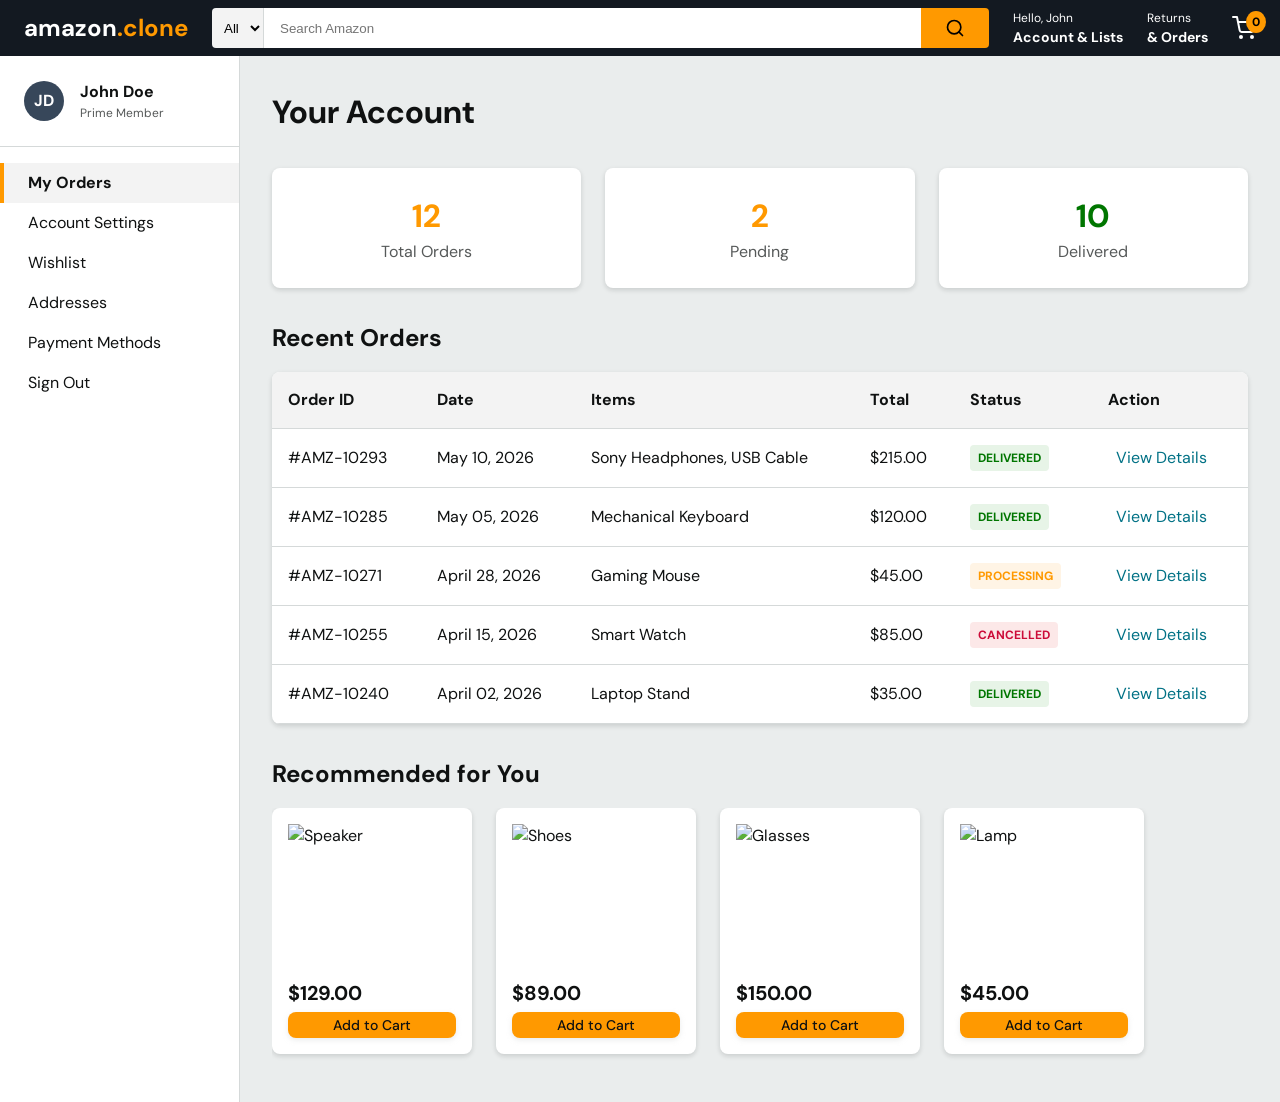
==== frontend/dashboard.html @ 41b13584 "login, homepage, dashboard done" ====
<!DOCTYPE html>
<html lang="en">
<head>
    <meta charset="UTF-8">
    <meta name="viewport" content="width=device-width, initial-scale=1.0">
    <title>Amazon Clone | User Dashboard</title>
    <link rel="stylesheet" href="css/style.css">
    <link href="https://fonts.googleapis.com/css2?family=DM+Sans:wght@400;500;700&display=swap" rel="stylesheet">
</head>
<body>
    <!-- Reuse Navbar -->
    <nav class="navbar-top">
        <a href="index.html" class="navbar-logo">amazon<span>.clone</span></a>
        
        <form class="navbar-search" id="search-form">
            <select class="search-select">
                <option>All</option>
            </select>
            <input type="text" class="search-input" placeholder="Search Amazon" id="search-query">
            <button type="submit" class="search-btn">
                <svg width="20" height="20" viewBox="0 0 24 24" fill="none" stroke="currentColor" stroke-width="2" stroke-linecap="round" stroke-linejoin="round"><circle cx="11" cy="11" r="8"></circle><line x1="21" y1="21" x2="16.65" y2="16.65"></line></svg>
            </button>
        </form>

        <div class="navbar-links">
            <a href="#" class="nav-link">
                <span class="line-1">Hello, John</span>
                <span class="line-2">Account & Lists</span>
            </a>
            <a href="dashboard.html" class="nav-link">
                <span class="line-1">Returns</span>
                <span class="line-2">& Orders</span>
            </a>
            <a href="cart.html" class="nav-link" style="position: relative;">
                <svg width="24" height="24" viewBox="0 0 24 24" fill="none" stroke="currentColor" stroke-width="2" stroke-linecap="round" stroke-linejoin="round"><circle cx="9" cy="21" r="1"></circle><circle cx="20" cy="21" r="1"></circle><path d="M1 1h4l2.68 13.39a2 2 0 0 0 2 1.61h9.72a2 2 0 0 0 2-1.61L23 6H6"></path></svg>
                <span id="cart-count" style="position: absolute; top: -5px; right: -10px; background: var(--color-primary); color: black; border-radius: 50%; padding: 2px 6px; font-size: 0.75rem; font-weight: bold;">0</span>
            </a>
        </div>
    </nav>

    <div class="dashboard-container">
        <!-- Sidebar -->
        <aside class="sidebar" id="dashboard-sidebar">
            <div class="sidebar-user">
                <div class="avatar">JD</div>
                <div>
                    <p style="font-weight: bold;">John Doe</p>
                    <p style="font-size: 0.75rem; color: var(--color-text-secondary);">Prime Member</p>
                </div>
            </div>
            <nav>
                <a href="#" class="sidebar-link sidebar-link--active" data-section="orders">My Orders</a>
                <a href="#" class="sidebar-link" data-section="account">Account Settings</a>
                <a href="#" class="sidebar-link" data-section="wishlist">Wishlist</a>
                <a href="#" class="sidebar-link" data-section="addresses">Addresses</a>
                <a href="#" class="sidebar-link" data-section="payment">Payment Methods</a>
                <a href="login.html" class="sidebar-link">Sign Out</a>
            </nav>
        </aside>

        <!-- Main Content -->
        <main class="dashboard-content">
            <h1 style="margin-bottom: var(--space-xl);">Your Account</h1>

            <!-- Stat Cards -->
            <section class="stat-cards">
                <div class="card" style="text-align: center;">
                    <p style="font-size: 2rem; font-weight: bold; color: var(--color-primary);">12</p>
                    <p style="color: var(--color-text-secondary);">Total Orders</p>
                </div>
                <div class="card" style="text-align: center;">
                    <p style="font-size: 2rem; font-weight: bold; color: var(--color-warning);">2</p>
                    <p style="color: var(--color-text-secondary);">Pending</p>
                </div>
                <div class="card" style="text-align: center;">
                    <p style="font-size: 2rem; font-weight: bold; color: var(--color-success);">10</p>
                    <p style="color: var(--color-text-secondary);">Delivered</p>
                </div>
            </section>

            <!-- Orders Table -->
            <section>
                <h2 style="margin-bottom: var(--space-md);">Recent Orders</h2>
                <div class="table-wrapper">
                    <table>
                        <thead>
                            <tr>
                                <th>Order ID</th>
                                <th>Date</th>
                                <th>Items</th>
                                <th>Total</th>
                                <th>Status</th>
                                <th>Action</th>
                            </tr>
                        </thead>
                        <tbody>
                            <tr>
                                <td>#AMZ-10293</td>
                                <td>May 10, 2026</td>
                                <td>Sony Headphones, USB Cable</td>
                                <td>$215.00</td>
                                <td><span class="badge badge--success">Delivered</span></td>
                                <td><a href="#" class="btn-ghost">View Details</a></td>
                            </tr>
                            <tr>
                                <td>#AMZ-10285</td>
                                <td>May 05, 2026</td>
                                <td>Mechanical Keyboard</td>
                                <td>$120.00</td>
                                <td><span class="badge badge--success">Delivered</span></td>
                                <td><a href="#" class="btn-ghost">View Details</a></td>
                            </tr>
                            <tr>
                                <td>#AMZ-10271</td>
                                <td>April 28, 2026</td>
                                <td>Gaming Mouse</td>
                                <td>$45.00</td>
                                <td><span class="badge badge--warning">Processing</span></td>
                                <td><a href="#" class="btn-ghost">View Details</a></td>
                            </tr>
                            <tr>
                                <td>#AMZ-10255</td>
                                <td>April 15, 2026</td>
                                <td>Smart Watch</td>
                                <td>$85.00</td>
                                <td><span class="badge badge--error">Cancelled</span></td>
                                <td><a href="#" class="btn-ghost">View Details</a></td>
                            </tr>
                            <tr>
                                <td>#AMZ-10240</td>
                                <td>April 02, 2026</td>
                                <td>Laptop Stand</td>
                                <td>$35.00</td>
                                <td><span class="badge badge--success">Delivered</span></td>
                                <td><a href="#" class="btn-ghost">View Details</a></td>
                            </tr>
                        </tbody>
                    </table>
                </div>
            </section>

            <!-- Recommended -->
            <section>
                <h2 style="margin-bottom: var(--space-md);">Recommended for You</h2>
                <div style="display: flex; gap: var(--space-lg); overflow-x: auto; padding-bottom: var(--space-md);">
                    <div class="product-card">
                        <img src="https://images.unsplash.com/photo-1546435770-a3e426bf472b?auto=format&fit=crop&q=80&w=200" alt="Speaker">
                        <span class="price">$129.00</span>
                        <button class="btn-primary" style="padding: var(--space-xs); font-size: 0.875rem;">Add to Cart</button>
                    </div>
                    <div class="product-card">
                        <img src="https://images.unsplash.com/photo-1525966222134-fcfa99b8ae77?auto=format&fit=crop&q=80&w=200" alt="Shoes">
                        <span class="price">$89.00</span>
                        <button class="btn-primary" style="padding: var(--space-xs); font-size: 0.875rem;">Add to Cart</button>
                    </div>
                    <div class="product-card">
                        <img src="https://images.unsplash.com/photo-1572635196237-14b3f281503f?auto=format&fit=crop&q=80&w=200" alt="Glasses">
                        <span class="price">$150.00</span>
                        <button class="btn-primary" style="padding: var(--space-xs); font-size: 0.875rem;">Add to Cart</button>
                    </div>
                    <div class="product-card">
                        <img src="https://images.unsplash.com/photo-1585333127302-d29217b07967?auto=format&fit=crop&q=80&w=200" alt="Lamp">
                        <span class="price">$45.00</span>
                        <button class="btn-primary" style="padding: var(--space-xs); font-size: 0.875rem;">Add to Cart</button>
                    </div>
                </div>
            </section>
        </main>
    </div>

    <!-- Mobile Sidebar Toggle -->
    <button id="sidebar-toggle" style="position: fixed; bottom: 20px; right: 20px; width: 50px; height: 50px; border-radius: 50%; background: var(--color-primary); color: white; display: none; align-items: center; justify-content: center; box-shadow: var(--shadow-dropdown); z-index: 100;">
        <svg width="24" height="24" viewBox="0 0 24 24" fill="none" stroke="currentColor" stroke-width="2" stroke-linecap="round" stroke-linejoin="round"><line x1="3" y1="12" x2="21" y2="12"></line><line x1="3" y1="6" x2="21" y2="6"></line><line x1="3" y1="18" x2="21" y2="18"></line></svg>
    </button>

    <script src="js/main.js"></script>
</body>
</html>
---- frontend/css/style.css ----
:root {
  /* Brand Colors */
  --color-primary: #FF9900;        /* Amazon orange — CTAs, highlights */
  --color-primary-dark: #e68a00;   /* Hover state for primary */
  --color-secondary: #131921;      /* Deep navy-black — navbar, footer */
  --color-secondary-light: #232F3E;/* Slightly lighter dark — cards, panels */
  --color-accent: #37475A;         /* Mid-dark — secondary nav, borders */

  /* Neutrals */
  --color-bg: #EAEDED;             /* Page background */
  --color-surface: #FFFFFF;        /* Cards, forms, panels */
  --color-border: #D5D9D9;         /* Dividers, input borders */

  /* Text */
  --color-text-primary: #0F1111;   /* Body text */
  --color-text-secondary: #565959; /* Labels, captions */
  --color-text-link: #007185;      /* Hyperlinks */
  --color-text-on-dark: #FFFFFF;   /* Text on dark backgrounds */
  --color-text-on-primary: #0F1111;/* Text on orange */

  /* Semantic */
  --color-success: #007600;
  --color-error: #CC0C39;
  --color-warning: #FF9900;
  --color-info: #007185;

  /* Typography */
  --font-primary: 'Amazon Ember', 'DM Sans', Arial, sans-serif;

  /* Spacing Scale */
  --space-xs: 4px;
  --space-sm: 8px;
  --space-md: 16px;
  --space-lg: 24px;
  --space-xl: 32px;
  --space-2xl: 48px;

  /* Radius */
  --radius-sm: 4px;
  --radius-md: 8px;
  --radius-lg: 12px;

  /* Shadows */
  --shadow-card: 0 2px 5px rgba(15,17,17,0.15);
  --shadow-dropdown: 0 4px 12px rgba(15,17,17,0.2);

  /* Transitions */
  --transition-fast: 150ms ease;
  --transition-base: 250ms ease;
}

/* Global Reset */
* {
  margin: 0;
  padding: 0;
  box-sizing: border-box;
}

body {
  font-family: var(--font-primary);
  background-color: var(--color-bg);
  color: var(--color-text-primary);
  line-height: 1.5;
  -webkit-font-smoothing: antialiased;
}

a {
  text-decoration: none;
  color: var(--color-text-link);
  transition: var(--transition-fast);
}

a:hover {
  color: #c45500;
  text-decoration: underline;
}

ul {
  list-style: none;
}

button {
  cursor: pointer;
  border: none;
  font-family: inherit;
  transition: var(--transition-fast);
}

/* Reusable Components */

.btn-primary {
  background-color: var(--color-primary);
  color: var(--color-text-on-primary);
  padding: var(--space-sm) var(--space-lg);
  border-radius: var(--radius-md);
  font-weight: 500;
  box-shadow: 0 2px 5px 0 rgba(213,217,217,.5);
}

.btn-primary:hover {
  background-color: var(--color-primary-dark);
}

.btn-secondary {
  background-color: var(--color-surface);
  color: var(--color-text-primary);
  border: 1px solid var(--color-border);
  padding: var(--space-sm) var(--space-lg);
  border-radius: var(--radius-md);
  box-shadow: 0 2px 5px 0 rgba(213,217,217,.5);
}

.btn-secondary:hover {
  background-color: #F7FAFA;
}

.btn-ghost {
  background: transparent;
  color: var(--color-text-link);
  padding: var(--space-xs) var(--space-sm);
}

.btn-ghost:hover {
  text-decoration: underline;
}

.card {
  background-color: var(--color-surface);
  border-radius: var(--radius-md);
  box-shadow: var(--shadow-card);
  padding: var(--space-lg);
}

.badge {
  display: inline-block;
  padding: var(--space-xs) var(--space-sm);
  border-radius: var(--radius-sm);
  font-size: 0.75rem;
  font-weight: bold;
  text-transform: uppercase;
}

.badge--success {
  background-color: #e7f4e7;
  color: var(--color-success);
}

.badge--error {
  background-color: #fce8e8;
  color: var(--color-error);
}

.badge--warning {
  background-color: #fff4e5;
  color: var(--color-warning);
}

/* Form Styles */
.form-group {
  margin-bottom: var(--space-md);
}

.form-group label {
  display: block;
  font-weight: bold;
  font-size: 0.875rem;
  margin-bottom: var(--space-xs);
}

.form-input {
  width: 100%;
  padding: var(--space-sm) var(--space-md);
  border: 1px solid var(--color-border);
  border-radius: var(--radius-sm);
  font-size: 1rem;
  transition: var(--transition-fast);
}

.form-input:focus {
  outline: none;
  border-color: var(--color-info);
  box-shadow: 0 0 0 3px rgba(0, 113, 133, 0.2);
}

.form-error {
  color: var(--color-error);
  font-size: 0.75rem;
  margin-top: var(--space-xs);
  display: none;
}

/* Navbar Styles */
.navbar-top {
  background-color: var(--color-secondary);
  color: var(--color-text-on-dark);
  padding: var(--space-sm) var(--space-lg);
  display: flex;
  align-items: center;
  gap: var(--space-lg);
}

.navbar-logo {
  font-size: 1.5rem;
  font-weight: bold;
  color: white;
}

.navbar-logo span {
  color: var(--color-primary);
}

.navbar-search {
  flex: 1;
  display: flex;
  height: 40px;
}

.search-select {
  background-color: #f3f3f3;
  border: none;
  border-radius: var(--radius-sm) 0 0 var(--radius-sm);
  padding: 0 var(--space-sm);
  border-right: 1px solid var(--color-border);
}

.search-input {
  flex: 1;
  border: none;
  padding: 0 var(--space-md);
}

.search-btn {
  background-color: var(--color-primary);
  border-radius: 0 var(--radius-sm) var(--radius-sm) 0;
  padding: 0 var(--space-lg);
  display: flex;
  align-items: center;
  justify-content: center;
}

.navbar-links {
  display: flex;
  gap: var(--space-lg);
  align-items: center;
}

.nav-link {
  color: white;
  display: flex;
  flex-direction: column;
}

.nav-link .line-1 {
  font-size: 0.75rem;
}

.nav-link .line-2 {
  font-size: 0.875rem;
  font-weight: bold;
}

.navbar-secondary {
  background-color: var(--color-accent);
  color: white;
  padding: var(--space-xs) var(--space-lg);
  display: flex;
  align-items: center;
  gap: var(--space-lg);
  font-size: 0.875rem;
}

.navbar-secondary a {
  color: white;
}

/* Hero Carousel */
.hero {
  position: relative;
  height: 600px;
  overflow: hidden;
  margin-bottom: -250px; /* Overlap with grid cards */
}

.hero-carousel {
  height: 100%;
  display: flex;
  transition: transform var(--transition-base);
}

.hero-slide {
  min-width: 100%;
  height: 100%;
  background-size: cover;
  background-position: center;
  position: relative;
}

.hero-content {
  position: absolute;
  top: 10%;
  left: 5%;
  color: white;
  max-width: 500px;
}

.hero-content h1 {
  font-size: 3rem;
  margin-bottom: var(--space-md);
  text-shadow: 0 2px 4px rgba(0,0,0,0.5);
}

.hero-controls {
  position: absolute;
  top: 50%;
  width: 100%;
  display: flex;
  justify-content: space-between;
  padding: 0 var(--space-lg);
  transform: translateY(-50%);
}

.carousel-btn {
  background: rgba(255,255,255,0.3);
  width: 45px;
  height: 45px;
  border-radius: 50%;
  display: flex;
  align-items: center;
  justify-content: center;
  font-size: 1.5rem;
  color: white;
}

.carousel-dots {
  position: absolute;
  bottom: 20%;
  left: 50%;
  transform: translateX(-50%);
  display: flex;
  gap: var(--space-sm);
}

.dot {
  width: 12px;
  height: 12px;
  border-radius: 50%;
  background: rgba(255,255,255,0.5);
  cursor: pointer;
}

.dot.active {
  background: white;
}

/* Category Grid */
.container {
  max-width: 1500px;
  margin: 0 auto;
  padding: 0 var(--space-lg);
  position: relative;
  z-index: 1;
}

.category-grid {
  display: grid;
  grid-template-columns: repeat(auto-fit, minmax(300px, 1fr));
  gap: var(--space-lg);
  margin-bottom: var(--space-2xl);
}

.category-card {
  background: var(--color-surface);
  padding: var(--space-lg);
  display: flex;
  flex-direction: column;
  box-shadow: var(--shadow-card);
}

.category-card img {
  width: 100%;
  height: 250px;
  object-fit: cover;
  margin-bottom: var(--space-md);
}

.category-card h2 {
  font-size: 1.25rem;
  margin-bottom: var(--space-sm);
}

/* Product Card */
.product-card {
  background: var(--color-surface);
  padding: var(--space-md);
  border-radius: var(--radius-md);
  box-shadow: var(--shadow-card);
  min-width: 200px;
  display: flex;
  flex-direction: column;
  gap: var(--space-xs);
}

.product-card img {
  width: 100%;
  height: 150px;
  object-fit: contain;
}

.product-card .price {
  font-size: 1.25rem;
  font-weight: bold;
}

.product-card .old-price {
  text-decoration: line-through;
  color: var(--color-text-secondary);
  font-size: 0.875rem;
}

/* Footer */
footer {
  margin-top: var(--space-2xl);
}

.back-to-top {
  background-color: var(--color-accent);
  color: white;
  text-align: center;
  padding: var(--space-md);
  width: 100%;
}

.footer-links {
  background-color: var(--color-secondary);
  color: white;
  padding: var(--space-2xl) var(--space-lg);
  display: grid;
  grid-template-columns: repeat(auto-fit, minmax(200px, 1fr));
  gap: var(--space-xl);
}

.footer-column h3 {
  margin-bottom: var(--space-md);
}

.footer-column a {
  color: #DDD;
  display: block;
  margin-bottom: var(--space-sm);
  font-size: 0.875rem;
}

.footer-bottom {
  background-color: #131A22;
  padding: var(--space-xl);
  text-align: center;
  color: #999;
  font-size: 0.75rem;
  border-top: 1px solid #3a4553;
}

/* Dashboard Sidebar */
.dashboard-container {
  display: flex;
  min-height: calc(100vh - 100px);
}

.sidebar {
  width: 240px;
  background: var(--color-surface);
  border-right: 1px solid var(--color-border);
  padding: var(--space-lg) 0;
}

.sidebar-user {
  padding: 0 var(--space-lg) var(--space-lg);
  border-bottom: 1px solid var(--color-border);
  margin-bottom: var(--space-md);
  display: flex;
  align-items: center;
  gap: var(--space-md);
}

.avatar {
  width: 40px;
  height: 40px;
  background: var(--color-accent);
  color: white;
  border-radius: 50%;
  display: flex;
  align-items: center;
  justify-content: center;
  font-weight: bold;
}

.sidebar-link {
  display: block;
  padding: var(--space-sm) var(--space-lg);
  color: var(--color-text-primary);
  border-left: 4px solid transparent;
}

.sidebar-link:hover {
  background: #f3f3f3;
  text-decoration: none;
}

.sidebar-link--active {
  border-left-color: var(--color-primary);
  background: #f3f3f3;
  font-weight: bold;
}

.dashboard-content {
  flex: 1;
  padding: var(--space-xl);
}

.stat-cards {
  display: grid;
  grid-template-columns: repeat(auto-fit, minmax(200px, 1fr));
  gap: var(--space-lg);
  margin-bottom: var(--space-xl);
}

/* Table Responsive */
.table-wrapper {
  overflow-x: auto;
  background: var(--color-surface);
  border-radius: var(--radius-md);
  box-shadow: var(--shadow-card);
  margin-bottom: var(--space-xl);
}

table {
  width: 100%;
  border-collapse: collapse;
}

th, td {
  padding: var(--space-md);
  text-align: left;
  border-bottom: 1px solid var(--color-border);
}

th {
  background: #f3f3f3;
  font-weight: bold;
}

/* Responsive Breakpoints */
@media (max-width: 1024px) {
  .hero { height: 400px; margin-bottom: -150px; }
  .hero-content h1 { font-size: 2rem; }
}

@media (max-width: 768px) {
  .navbar-top { flex-wrap: wrap; }
  .navbar-search { order: 3; width: 100%; margin-top: var(--space-sm); }
  .navbar-links { flex: 1; justify-content: flex-end; }
  
  .dashboard-container { flex-direction: column; }
  .sidebar { width: 100%; border-right: none; border-bottom: 1px solid var(--color-border); }
  
  .hero { height: 300px; margin-bottom: 0; }
  .hero-content { top: 50%; transform: translateY(-50%); }
}
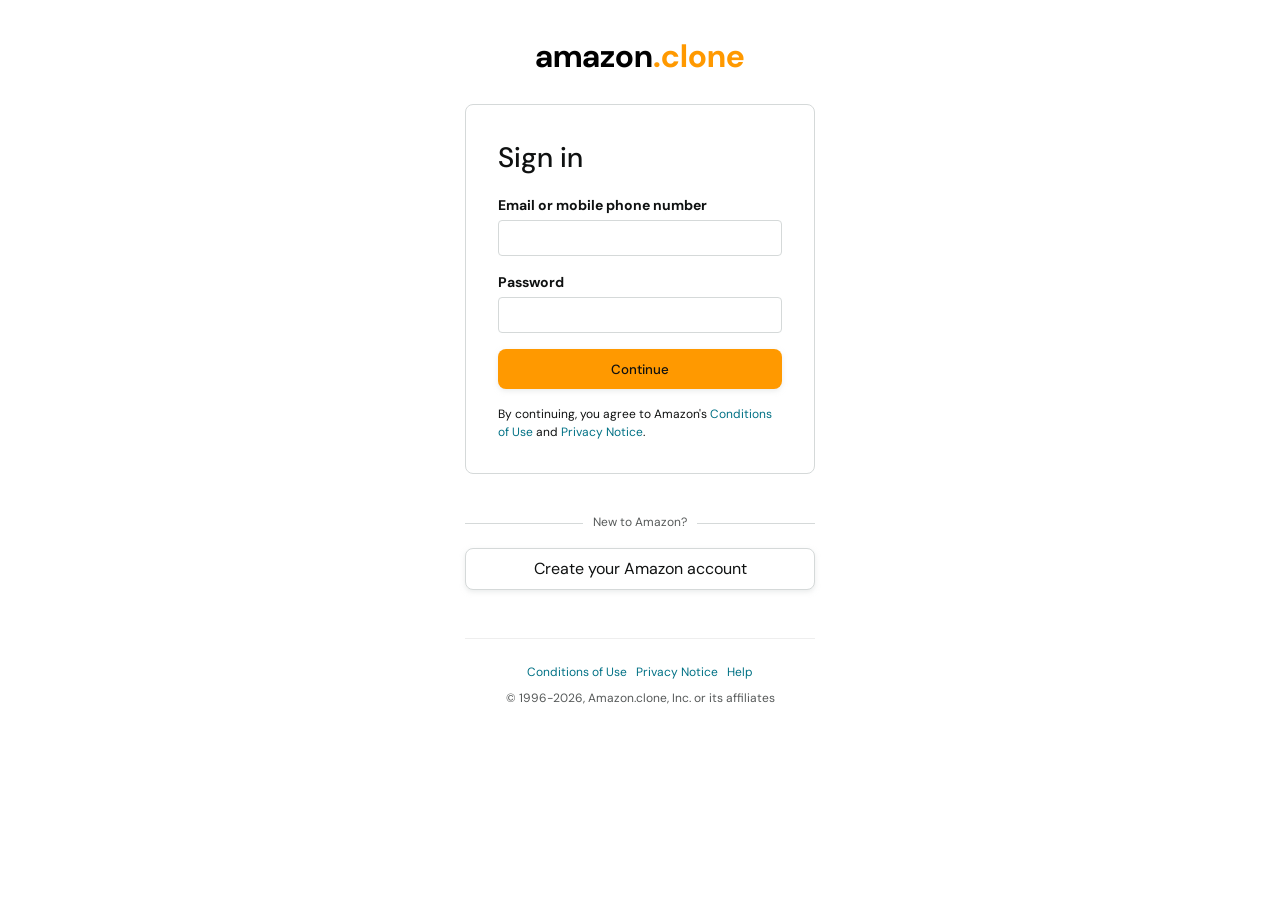
==== commit 986fe76b: "full frontend and backend done" ====
--- a/frontend/dashboard.html
+++ b/frontend/dashboard.html
@@ -8,13 +8,19 @@
     <link href="https://fonts.googleapis.com/css2?family=DM+Sans:wght@400;500;700&display=swap" rel="stylesheet">
 </head>
 <body>
-    <!-- Reuse Navbar -->
+    <!-- Top Utility Bar -->
     <nav class="navbar-top">
         <a href="index.html" class="navbar-logo">amazon<span>.clone</span></a>
         
         <form class="navbar-search" id="search-form">
-            <select class="search-select">
-                <option>All</option>
+            <select class="search-select" id="search-category-select">
+                <option value="all">All Departments</option>
+                <option value="electronics">Electronics</option>
+                <option value="fashion">Fashion</option>
+                <option value="smart-home">Smart Home</option>
+                <option value="home-decor">Home Decor</option>
+                <option value="kitchen">Kitchen</option>
+                <option value="books">Books</option>
             </select>
             <input type="text" class="search-input" placeholder="Search Amazon" id="search-query">
             <button type="submit" class="search-btn">
@@ -23,20 +29,44 @@
         </form>
 
         <div class="navbar-links">
-            <a href="#" class="nav-link">
+            <a href="login.html" class="nav-link" id="nav-account">
                 <span class="line-1">Hello, John</span>
                 <span class="line-2">Account & Lists</span>
             </a>
-            <a href="dashboard.html" class="nav-link">
+            <a href="dashboard.html" class="nav-link" id="nav-orders">
                 <span class="line-1">Returns</span>
                 <span class="line-2">& Orders</span>
             </a>
-            <a href="cart.html" class="nav-link" style="position: relative;">
+            <a href="cart.html" class="nav-link" id="nav-cart" style="position: relative;">
                 <svg width="24" height="24" viewBox="0 0 24 24" fill="none" stroke="currentColor" stroke-width="2" stroke-linecap="round" stroke-linejoin="round"><circle cx="9" cy="21" r="1"></circle><circle cx="20" cy="21" r="1"></circle><path d="M1 1h4l2.68 13.39a2 2 0 0 0 2 1.61h9.72a2 2 0 0 0 2-1.61L23 6H6"></path></svg>
-                <span id="cart-count" style="position: absolute; top: -5px; right: -10px; background: var(--color-primary); color: black; border-radius: 50%; padding: 2px 6px; font-size: 0.75rem; font-weight: bold;">0</span>
+                <span id="cart-count" class="cart-badge">0</span>
             </a>
         </div>
     </nav>
+
+    <!-- Secondary Nav Bar -->
+    <div class="navbar-secondary" style="position: relative;">
+        <a href="products.html" id="all-menu-toggle" style="display: flex; align-items: center; gap: 5px; font-weight: bold;">
+            <svg width="18" height="18" viewBox="0 0 24 24" fill="none" stroke="currentColor" stroke-width="2" stroke-linecap="round" stroke-linejoin="round"><line x1="3" y1="12" x2="21" y2="12"></line><line x1="3" y1="6" x2="21" y2="6"></line><line x1="3" y1="18" x2="21" y2="18"></line></svg>
+            All
+        </a>
+        <a href="products.html?filter=deals">Today's Deals</a>
+        <a href="#">Customer Service</a>
+        <a href="#">Registry</a>
+        <a href="#">Sell</a>
+        <div style="flex: 1;"></div>
+        <a href="#" style="font-weight: bold;">Shop deals in Electronics</a>
+
+        <!-- Departments Dropdown -->
+        <div class="departments-dropdown" id="departments-dropdown">
+            <a href="products.html?category=electronics">Electronics</a>
+            <a href="products.html?category=fashion">Fashion</a>
+            <a href="products.html?category=smart-home">Smart Home</a>
+            <a href="products.html?category=home-decor">Home Decor</a>
+            <a href="products.html?category=kitchen">Kitchen</a>
+            <a href="products.html?category=books">Books</a>
+        </div>
+    </div>
 
     <div class="dashboard-container">
         <!-- Sidebar -->
@@ -65,79 +95,83 @@
             <!-- Stat Cards -->
             <section class="stat-cards">
                 <div class="card" style="text-align: center;">
-                    <p style="font-size: 2rem; font-weight: bold; color: var(--color-primary);">12</p>
+                    <p id="stat-total-orders" style="font-size: 2rem; font-weight: bold; color: var(--color-primary);">0</p>
                     <p style="color: var(--color-text-secondary);">Total Orders</p>
                 </div>
                 <div class="card" style="text-align: center;">
-                    <p style="font-size: 2rem; font-weight: bold; color: var(--color-warning);">2</p>
+                    <p id="stat-pending-orders" style="font-size: 2rem; font-weight: bold; color: var(--color-warning);">0</p>
                     <p style="color: var(--color-text-secondary);">Pending</p>
                 </div>
                 <div class="card" style="text-align: center;">
-                    <p style="font-size: 2rem; font-weight: bold; color: var(--color-success);">10</p>
+                    <p id="stat-delivered-orders" style="font-size: 2rem; font-weight: bold; color: var(--color-success);">0</p>
                     <p style="color: var(--color-text-secondary);">Delivered</p>
                 </div>
             </section>
 
-            <!-- Orders Table -->
-            <section>
-                <h2 style="margin-bottom: var(--space-md);">Recent Orders</h2>
-                <div class="table-wrapper">
-                    <table>
-                        <thead>
-                            <tr>
-                                <th>Order ID</th>
-                                <th>Date</th>
-                                <th>Items</th>
-                                <th>Total</th>
-                                <th>Status</th>
-                                <th>Action</th>
-                            </tr>
-                        </thead>
-                        <tbody>
-                            <tr>
-                                <td>#AMZ-10293</td>
-                                <td>May 10, 2026</td>
-                                <td>Sony Headphones, USB Cable</td>
-                                <td>$215.00</td>
-                                <td><span class="badge badge--success">Delivered</span></td>
-                                <td><a href="#" class="btn-ghost">View Details</a></td>
-                            </tr>
-                            <tr>
-                                <td>#AMZ-10285</td>
-                                <td>May 05, 2026</td>
-                                <td>Mechanical Keyboard</td>
-                                <td>$120.00</td>
-                                <td><span class="badge badge--success">Delivered</span></td>
-                                <td><a href="#" class="btn-ghost">View Details</a></td>
-                            </tr>
-                            <tr>
-                                <td>#AMZ-10271</td>
-                                <td>April 28, 2026</td>
-                                <td>Gaming Mouse</td>
-                                <td>$45.00</td>
-                                <td><span class="badge badge--warning">Processing</span></td>
-                                <td><a href="#" class="btn-ghost">View Details</a></td>
-                            </tr>
-                            <tr>
-                                <td>#AMZ-10255</td>
-                                <td>April 15, 2026</td>
-                                <td>Smart Watch</td>
-                                <td>$85.00</td>
-                                <td><span class="badge badge--error">Cancelled</span></td>
-                                <td><a href="#" class="btn-ghost">View Details</a></td>
-                            </tr>
-                            <tr>
-                                <td>#AMZ-10240</td>
-                                <td>April 02, 2026</td>
-                                <td>Laptop Stand</td>
-                                <td>$35.00</td>
-                                <td><span class="badge badge--success">Delivered</span></td>
-                                <td><a href="#" class="btn-ghost">View Details</a></td>
-                            </tr>
-                        </tbody>
-                    </table>
-                </div>
-            </section>
+            <!-- Orders List Section -->
+            <div id="orders-list-section">
+                <section>
+                    <h2 style="margin-bottom: var(--space-md);">Recent Orders</h2>
+                    <div class="table-wrapper">
+                        <table>
+                            <thead>
+                                <tr>
+                                    <th>Order ID</th>
+                                    <th>Date</th>
+                                    <th>Items</th>
+                                    <th>Total</th>
+                                    <th>Status</th>
+                                    <th>Action</th>
+                                </tr>
+                            </thead>
+                            <tbody id="orders-table-body">
+                                <!-- Dynamically populated via JS -->
+                            </tbody>
+                        </table>
+                    </div>
+                </section>
+            </div>
+
+            <!-- Order Details Section (Hidden by Default) -->
+            <div id="order-details-section" style="display: none; margin-bottom: var(--space-xl);">
+                <button id="back-to-orders-btn" class="btn-secondary" style="margin-bottom: var(--space-md); cursor: pointer; padding: var(--space-xs) var(--space-md); display: inline-flex; align-items: center; gap: var(--space-xs); font-size: 0.875rem;">
+                    &larr; Back to Orders
+                </button>
+                <div class="card">
+                    <h2 id="detail-order-number" style="margin-bottom: var(--space-md); font-size: 1.5rem;">ORDER #1001</h2>
+                    <div style="display: grid; grid-template-columns: 1fr 1fr; gap: var(--space-lg); margin-bottom: var(--space-md); border-bottom: 1px solid var(--color-border); padding-bottom: var(--space-md);">
+                        <div>
+                            <p style="margin-bottom: var(--space-xs);"><strong>Order Date:</strong> <span id="detail-order-date">May 5, 2024</span></p>
+                            <p><strong>Status:</strong> <span id="detail-order-status">Delivered</span></p>
+                        </div>
+                        <div>
+                            <p><strong>Shipping Address:</strong></p>
+                            <p id="detail-shipping-address" style="color: var(--color-text-secondary); margin-top: var(--space-xs); line-height: 1.4; white-space: pre-line;"></p>
+                        </div>
+                    </div>
+                    
+                    <h3 style="margin-bottom: var(--space-sm); font-size: 1.15rem;">Ordered Items</h3>
+                    <div class="table-wrapper" style="margin-bottom: var(--space-md);">
+                        <table style="width: 100%;">
+                            <thead>
+                                <tr style="background: #f3f3f3;">
+                                    <th style="padding: var(--space-sm); border-bottom: 1px solid var(--color-border);">Item</th>
+                                    <th style="padding: var(--space-sm); border-bottom: 1px solid var(--color-border); text-align: center;">Qty</th>
+                                    <th style="padding: var(--space-sm); border-bottom: 1px solid var(--color-border); text-align: right;">Price</th>
+                                    <th style="padding: var(--space-sm); border-bottom: 1px solid var(--color-border); text-align: right;">Total</th>
+                                </tr>
+                            </thead>
+                            <tbody id="detail-order-items-tbody">
+                                <!-- Dynamically populated via JS -->
+                            </tbody>
+                        </table>
+                    </div>
+                    
+                    <div style="text-align: right; font-size: 1.25rem; font-weight: bold; padding-top: var(--space-sm);">
+                        Total: <span id="detail-order-total" style="color: #B12704;">$0.00</span>
+                    </div>
+                </div>
+            </div>
 
             <!-- Recommended -->
             <section>
--- a/frontend/css/style.css
+++ b/frontend/css/style.css
@@ -552,6 +552,9 @@
 @media (max-width: 1024px) {
   .hero { height: 400px; margin-bottom: -150px; }
   .hero-content h1 { font-size: 2rem; }
+  .products-grid {
+    grid-template-columns: repeat(2, 1fr);
+  }
 }
 
 @media (max-width: 768px) {
@@ -560,8 +563,575 @@
   .navbar-links { flex: 1; justify-content: flex-end; }
   
   .dashboard-container { flex-direction: column; }
-  .sidebar { width: 100%; border-right: none; border-bottom: 1px solid var(--color-border); }
+  .sidebar {
+    width: 100%;
+    border-right: none;
+    border-bottom: 1px solid var(--color-border);
+    padding: var(--space-md) 0;
+  }
+  .filter-title {
+    margin-top: 0;
+    padding: 0 var(--space-md) var(--space-xs);
+    font-size: 0.875rem;
+    border-bottom: none;
+    margin-bottom: var(--space-xs);
+  }
+  .category-filter-list {
+    display: flex;
+    overflow-x: auto;
+    white-space: nowrap;
+    padding: 0 var(--space-md);
+    gap: var(--space-xs);
+    scrollbar-width: none;
+  }
+  .category-filter-list::-webkit-scrollbar {
+    display: none;
+  }
+  .category-filter-item {
+    display: inline-block;
+    padding: var(--space-xs) var(--space-md);
+    border-left: none !important;
+    border-bottom: 2px solid transparent;
+    border-radius: var(--radius-md);
+    background: #f3f3f3;
+  }
+  .category-filter-item.active {
+    background: #e6f4f5;
+    color: var(--color-text-link);
+    border-bottom: 2px solid var(--color-primary);
+  }
   
   .hero { height: 300px; margin-bottom: 0; }
   .hero-content { top: 50%; transform: translateY(-50%); }
-}
+  .products-grid {
+    grid-template-columns: 1fr;
+  }
+}
+
+@media (max-width: 480px) {
+  .search-select {
+    display: none;
+  }
+  .search-input {
+    border-radius: var(--radius-md) 0 0 var(--radius-md) !important;
+  }
+}
+
+/* Product Listing Page Styles */
+.products-grid {
+  display: grid;
+  grid-template-columns: repeat(3, 1fr);
+  gap: var(--space-lg);
+  margin-bottom: var(--space-xl);
+}
+
+.products-header {
+  display: flex;
+  justify-content: space-between;
+  align-items: center;
+  margin-bottom: var(--space-lg);
+  background: var(--color-surface);
+  padding: var(--space-md);
+  border-radius: var(--radius-md);
+  box-shadow: var(--shadow-card);
+}
+
+.sort-select {
+  padding: var(--space-sm) var(--space-md);
+  border: 1px solid var(--color-border);
+  border-radius: var(--radius-sm);
+  background: white;
+  font-family: inherit;
+  font-size: 0.875rem;
+}
+
+.pagination-container {
+  display: flex;
+  justify-content: center;
+  align-items: center;
+  gap: var(--space-xs);
+  margin-top: var(--space-xl);
+  flex-wrap: wrap;
+}
+
+.pagination-btn {
+  padding: var(--space-sm) var(--space-md);
+  border: 1px solid var(--color-border);
+  border-radius: var(--radius-sm);
+  background: white;
+  color: var(--color-text-primary);
+  font-size: 0.875rem;
+  font-weight: bold;
+}
+
+.pagination-btn:hover:not(:disabled) {
+  background: #f3f3f3;
+  color: var(--color-text-link);
+  border-color: #a2a6ac;
+}
+
+.pagination-btn.active {
+  background: var(--color-primary);
+  color: var(--color-text-on-primary);
+  border-color: var(--color-primary-dark);
+}
+
+.pagination-btn:disabled {
+  opacity: 0.5;
+  cursor: not-allowed;
+}
+
+.filter-title {
+  font-weight: bold;
+  font-size: 1rem;
+  padding: 0 var(--space-lg) var(--space-sm);
+  margin-top: var(--space-md);
+  border-bottom: 1px solid var(--color-border);
+  margin-bottom: var(--space-sm);
+}
+
+.category-filter-list {
+  padding: 0;
+}
+
+.category-filter-item {
+  display: block;
+  padding: var(--space-sm) var(--space-lg);
+  color: var(--color-text-primary);
+  border-left: 4px solid transparent;
+  cursor: pointer;
+  transition: var(--transition-fast);
+}
+
+.category-filter-item:hover {
+  background: #f3f3f3;
+  text-decoration: none;
+}
+
+.category-filter-item.active {
+  border-left-color: var(--color-primary);
+  background: #f3f3f3;
+  font-weight: bold;
+}
+
+/* Spinner styles for AJAX loading state */
+.loading-spinner-wrapper {
+  grid-column: 1 / -1;
+  display: flex;
+  flex-direction: column;
+  align-items: center;
+  justify-content: center;
+  padding: var(--space-2xl);
+  color: var(--color-text-secondary);
+}
+
+.loading-spinner {
+  width: 40px;
+  height: 40px;
+  border: 4px solid var(--color-border);
+  border-top: 4px solid var(--color-primary);
+  border-radius: 50%;
+  animation: spin 1s linear infinite;
+  margin-bottom: var(--space-md);
+}
+
+@keyframes spin {
+  0% { transform: rotate(0deg); }
+  100% { transform: rotate(360deg); }
+}
+
+/* No products found styles */
+.no-products-msg {
+  grid-column: 1 / -1;
+  text-align: center;
+  padding: var(--space-2xl);
+  color: var(--color-text-secondary);
+  font-size: 1rem;
+}
+
+/* Product Card classes to prevent inline styles and guarantee height consistency */
+.product-image-link {
+  display: flex;
+  justify-content: center;
+  align-items: center;
+  margin-bottom: var(--space-sm);
+  height: 150px;
+}
+
+.product-card-category {
+  font-size: 0.75rem;
+  color: var(--color-text-secondary);
+  text-transform: capitalize;
+}
+
+.product-card-title {
+  font-size: 1rem;
+  font-weight: bold;
+  margin: var(--space-xs) 0;
+  line-height: 1.3;
+  display: -webkit-box;
+  -webkit-line-clamp: 2;
+  -webkit-box-orient: vertical;
+  overflow: hidden;
+  height: 2.6em;
+}
+
+.product-card-title a {
+  color: var(--color-text-primary);
+}
+
+.product-card-title a:hover {
+  color: var(--color-primary-dark);
+  text-decoration: underline;
+}
+
+/* Local scoped styles to align card button */
+.product-card .add-to-cart-btn {
+  margin-top: auto;
+  width: 100%;
+  padding: var(--space-sm);
+  font-size: 0.875rem;
+  font-weight: 500;
+  border-radius: var(--radius-md);
+  text-align: center;
+  cursor: pointer;
+  height: 38px;
+  display: inline-flex;
+  align-items: center;
+  justify-content: center;
+  transition: var(--transition-fast);
+}
+
+/* Breadcrumb Styles */
+.breadcrumb {
+  padding: var(--space-md) 0;
+  font-size: 0.85rem;
+  color: var(--color-text-secondary);
+  display: flex;
+  align-items: center;
+  gap: var(--space-xs);
+  flex-wrap: wrap;
+}
+
+.breadcrumb a {
+  color: var(--color-text-link);
+}
+
+.breadcrumb a:hover {
+  color: #c45500;
+  text-decoration: underline;
+}
+
+.breadcrumb span {
+  color: var(--color-text-primary);
+}
+
+/* Cart Badge and Active Navbar Highlight */
+.cart-badge {
+  position: absolute;
+  top: -5px;
+  right: -10px;
+  background: var(--color-primary);
+  color: black;
+  border-radius: 50%;
+  padding: 2px 6px;
+  font-size: 0.75rem;
+  font-weight: bold;
+  display: none; /* Shown dynamically via JS */
+}
+
+nav a.active, .navbar-secondary a.active {
+  border-bottom: 2px solid var(--color-primary);
+  font-weight: bold;
+}
+
+/* Departments Dropdown menu */
+.departments-dropdown-container {
+  position: relative;
+}
+
+.departments-dropdown {
+  position: absolute;
+  top: 100%;
+  left: 0;
+  background: var(--color-surface);
+  border: 1px solid var(--color-border);
+  border-radius: var(--radius-md);
+  box-shadow: var(--shadow-dropdown);
+  width: 200px;
+  z-index: 1000;
+  display: none;
+  flex-direction: column;
+  padding: var(--space-sm) 0;
+  margin-top: var(--space-xs);
+}
+
+.departments-dropdown a {
+  display: block;
+  padding: var(--space-sm) var(--space-md);
+  color: var(--color-text-primary);
+  transition: var(--transition-fast);
+}
+
+.departments-dropdown a:hover {
+  background: #f3f3f3;
+  color: var(--color-text-link);
+  text-decoration: none;
+}
+
+/* Product Detail Container */
+.product-detail-container {
+  display: grid;
+  grid-template-columns: 1.2fr 1fr 0.8fr;
+  gap: var(--space-xl);
+  margin-top: var(--space-lg);
+  margin-bottom: var(--space-2xl);
+  align-items: start;
+}
+
+/* Product Images and Gallery */
+.product-images {
+  display: flex;
+  flex-direction: column;
+  gap: var(--space-md);
+}
+
+.main-image-wrapper {
+  background: white;
+  border: 1px solid var(--color-border);
+  border-radius: var(--radius-md);
+  padding: var(--space-md);
+  display: flex;
+  justify-content: center;
+  align-items: center;
+  position: relative;
+  height: 400px;
+}
+
+.main-image {
+  max-width: 100%;
+  max-height: 100%;
+  object-fit: contain;
+}
+
+.image-gallery {
+  display: flex;
+  gap: var(--space-sm);
+  justify-content: center;
+  flex-wrap: wrap;
+}
+
+.thumbnail {
+  width: 60px;
+  height: 60px;
+  border: 1px solid var(--color-border);
+  border-radius: var(--radius-sm);
+  padding: 4px;
+  cursor: pointer;
+  object-fit: contain;
+  background: white;
+  transition: var(--transition-fast);
+}
+
+.thumbnail:hover, .thumbnail.active {
+  border-color: var(--color-primary);
+  box-shadow: 0 0 3px rgba(255, 153, 0, 0.5);
+}
+
+/* Product Info Section */
+.product-info {
+  display: flex;
+  flex-direction: column;
+  gap: var(--space-md);
+}
+
+.product-info h1 {
+  font-size: 1.75rem;
+  font-weight: 500;
+  line-height: 1.2;
+}
+
+.rating-section {
+  display: flex;
+  align-items: center;
+  gap: var(--space-sm);
+  font-size: 0.9rem;
+}
+
+.stars {
+  color: var(--color-primary);
+  font-weight: bold;
+}
+
+.price-section {
+  border-top: 1px solid var(--color-border);
+  border-bottom: 1px solid var(--color-border);
+  padding: var(--space-md) 0;
+  display: flex;
+  flex-direction: column;
+  gap: var(--space-xs);
+}
+
+.price-section .price {
+  font-size: 2rem;
+  color: #B12704;
+  font-weight: 500;
+}
+
+.price-section .stock-status {
+  font-weight: bold;
+}
+
+.stock-status.in-stock {
+  color: var(--color-success);
+}
+
+.stock-status.out-of-stock {
+  color: var(--color-error);
+}
+
+/* Action Buy/Cart Box */
+.action-box {
+  background: var(--color-surface);
+  border: 1px solid var(--color-border);
+  border-radius: var(--radius-lg);
+  padding: var(--space-lg);
+  display: flex;
+  flex-direction: column;
+  gap: var(--space-md);
+  box-shadow: var(--shadow-card);
+}
+
+.quantity-select {
+  padding: var(--space-xs) var(--space-sm);
+  border: 1px solid var(--color-border);
+  border-radius: var(--radius-sm);
+  background: #F0F2F2;
+  font-family: inherit;
+  width: 100px;
+}
+
+.btn-add-to-cart {
+  background: var(--color-primary);
+  color: var(--color-text-on-primary);
+  width: 100%;
+  padding: var(--space-md);
+  border-radius: 100px;
+  font-weight: bold;
+  font-size: 1rem;
+  box-shadow: 0 2px 5px rgba(213,217,217,.5);
+}
+
+.btn-add-to-cart:hover {
+  background: var(--color-primary-dark);
+}
+
+.btn-buy-now {
+  background: #FFA41C;
+  color: var(--color-text-on-primary);
+  width: 100%;
+  padding: var(--space-md);
+  border-radius: 100px;
+  font-weight: bold;
+  font-size: 1rem;
+  box-shadow: 0 2px 5px rgba(213,217,217,.5);
+}
+
+.btn-buy-now:hover {
+  background: #e69317;
+}
+
+/* Share Section */
+.share-section {
+  display: flex;
+  align-items: center;
+  gap: var(--space-md);
+  font-size: 0.875rem;
+  color: var(--color-text-secondary);
+}
+
+/* Reviews Section */
+.reviews-section {
+  border-top: 1px solid var(--color-border);
+  padding-top: var(--space-xl);
+  margin-top: var(--space-xl);
+  display: grid;
+  grid-template-columns: 1fr 2fr;
+  gap: var(--space-2xl);
+}
+
+.overall-rating {
+  display: flex;
+  flex-direction: column;
+  gap: var(--space-xs);
+}
+
+.review-item {
+  border-bottom: 1px solid var(--color-border);
+  padding: var(--space-md) 0;
+  display: flex;
+  flex-direction: column;
+  gap: var(--space-xs);
+}
+
+.review-author {
+  font-weight: bold;
+  display: flex;
+  align-items: center;
+  gap: var(--space-sm);
+  font-size: 0.9rem;
+}
+
+.review-author::before {
+  content: "";
+  display: inline-block;
+  width: 24px;
+  height: 24px;
+  border-radius: 50%;
+  background: #ddd;
+  vertical-align: middle;
+}
+
+.review-helpful {
+  font-size: 0.8rem;
+  color: var(--color-text-secondary);
+  display: flex;
+  align-items: center;
+  gap: var(--space-sm);
+  margin-top: var(--space-xs);
+}
+
+.helpful-btn {
+  background: white;
+  border: 1px solid var(--color-border);
+  border-radius: 100px;
+  padding: 2px var(--space-md);
+  font-size: 0.8rem;
+  cursor: pointer;
+}
+
+.helpful-btn:hover {
+  background: #f7fafc;
+}
+
+/* Responsive Media Queries for Product Detail */
+@media (max-width: 1024px) {
+  .product-detail-container {
+    grid-template-columns: 1.2fr 1fr;
+  }
+  .action-box {
+    grid-column: 1 / -1;
+  }
+}
+
+@media (max-width: 768px) {
+  .product-detail-container {
+    grid-template-columns: 1fr;
+  }
+  .reviews-section {
+    grid-template-columns: 1fr;
+    gap: var(--space-xl);
+  }
+}
+
+
